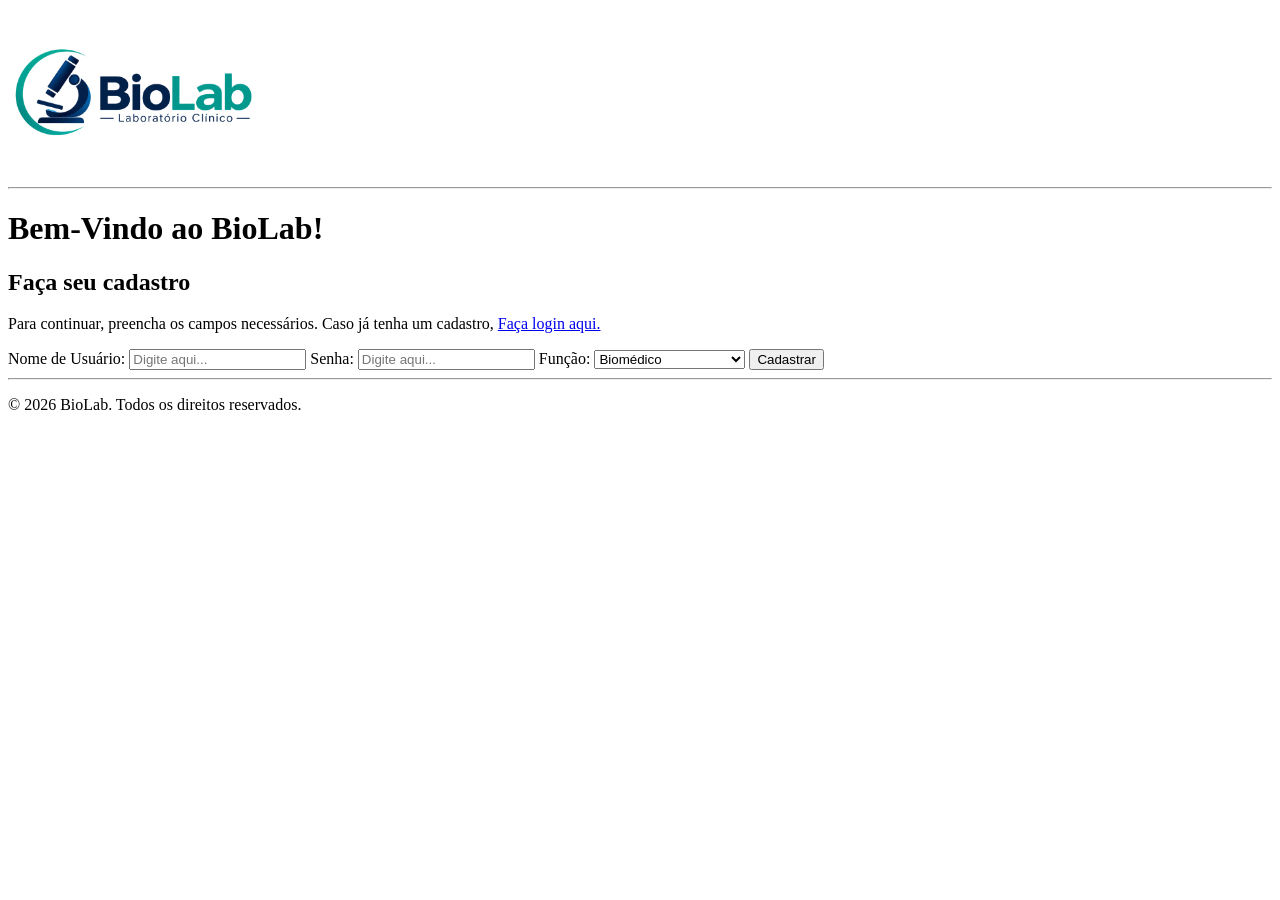
==== html/cadastro.html @ 5fb829a2 "first commit" ====
<!DOCTYPE html>
<html lang="pt-br">
<head>
    <meta charset="UTF-8">
    <meta name="viewport" content="width=device-width, initial-scale=1.0">
    <title>Cadastro</title>
    <link rel="shortcut icon" href="../img/biolab_favicon.ico" type="image/x-icon">
</head>
<body>
    <header>
        <img src="../img/Logo-biolab.png" alt="BioLab Logo" width="250">
        <hr>
    </header>
    <main>
        <h1>Bem-Vindo ao BioLab!</h1>
        <h2>Faça seu cadastro</h2>
        <p>Para continuar, preencha os campos necessários. Caso já tenha um cadastro, <a href="../html/login.html">Faça login aqui.</a></p>
    <form action="" method="post">
            <label for="user">Nome de Usuário:</label>
            <input type="text" name="user" id="user" placeholder="Digite aqui..." required>
            <label for="user">Senha:</label>
            <input type="text" name="password" id="password" placeholder="Digite aqui..." required>
            <label for="position">Função:</label>
            <select name="cargos" id="cargos">
                <option value="Biomedico">Biomédico</option>
                <option value="Qualidade">Gestor de Qualidade</option>
                <option value="Coordenador">Coordenador Técnico</option>
            </select>
            <input type="submit" value="Cadastrar">
        </form>
    </main>
    <footer>
        <hr>
        <p>&copy; 2026 BioLab. Todos os direitos reservados.</p>   
    </footer>
</body>
</html>
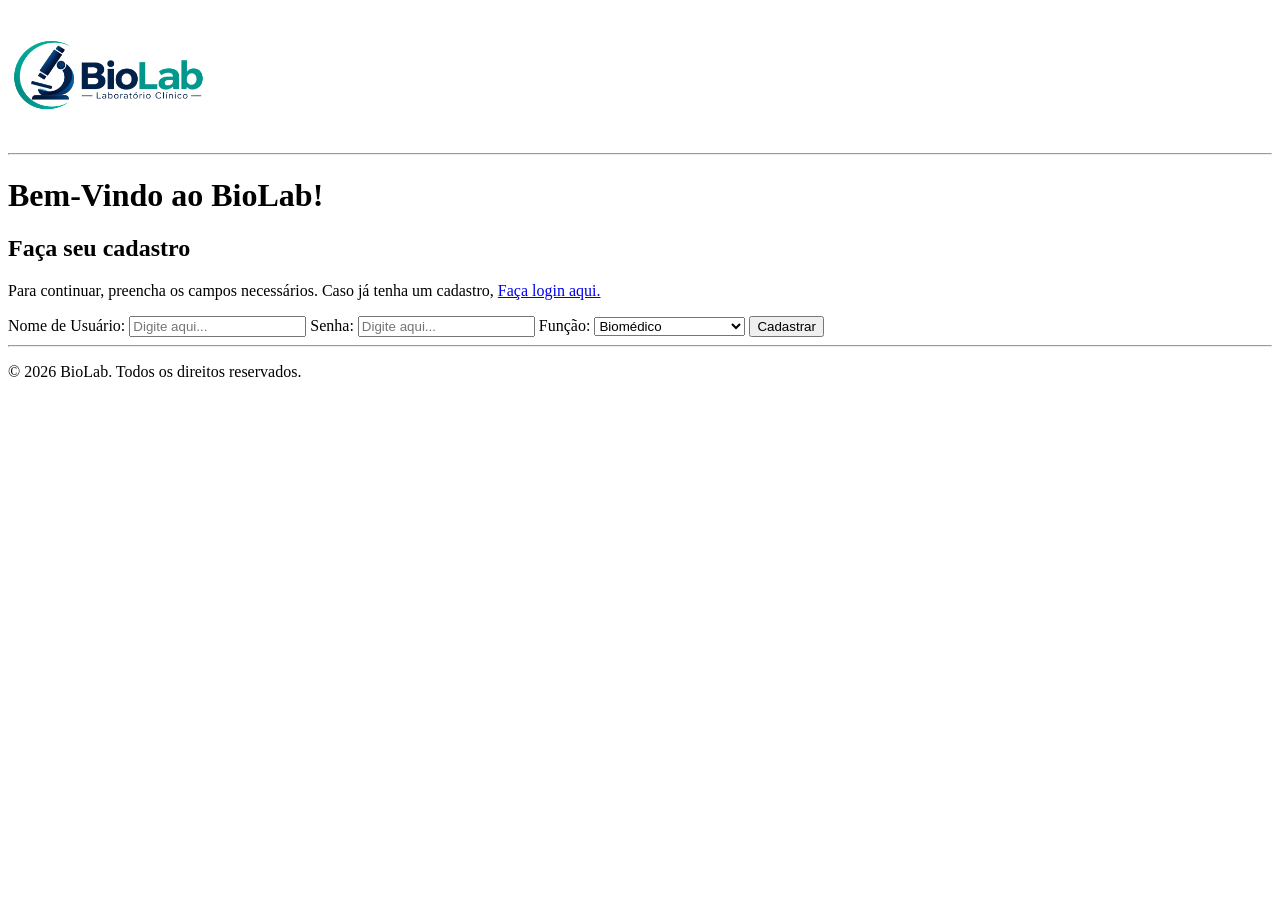
==== commit 77d728f4: "index e registrar corridas fazendo html" ====
--- a/html/cadastro.html
+++ b/html/cadastro.html
@@ -8,7 +8,7 @@
 </head>
 <body>
     <header>
-        <img src="../img/Logo-biolab.png" alt="BioLab Logo" width="250">
+        <img src="../img/Logo-biolab.png" alt="BioLab Logo" width="200">
         <hr>
     </header>
     <main>
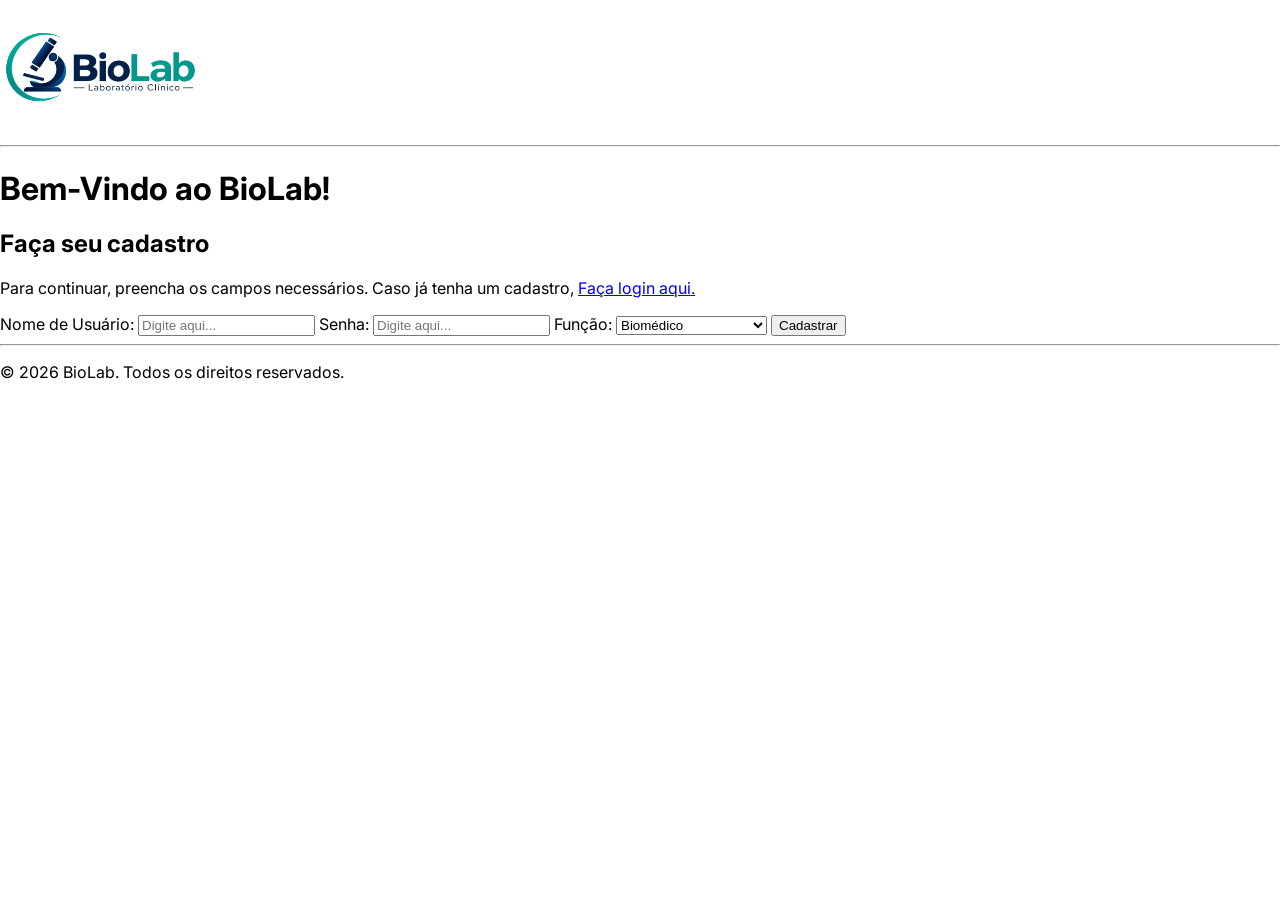
==== commit 39c039af: "Telas quase prontas, e fontes importadas" ====
--- a/html/cadastro.html
+++ b/html/cadastro.html
@@ -5,6 +5,10 @@
     <meta name="viewport" content="width=device-width, initial-scale=1.0">
     <title>Cadastro</title>
     <link rel="shortcut icon" href="../img/biolab_favicon.ico" type="image/x-icon">
+    <link rel="preconnect" href="https://fonts.googleapis.com">
+    <link rel="preconnect" href="https://fonts.gstatic.com" crossorigin>
+    <link href="https://fonts.googleapis.com/css2?family=Google+Sans:ital,opsz,wght@0,17..18,400..700;1,17..18,400..700&family=Inter:ital,opsz,wght@0,14..32,100..900;1,14..32,100..900&display=swap" rel="stylesheet">
+    <link rel="stylesheet" href="../css/style.css">
 </head>
 <body>
     <header>
--- a/css/style.css
+++ b/css/style.css
@@ -0,0 +1,5 @@
+body{
+    font-family: "Google Sans", "Inter", sans-serif;
+    margin: 0;
+    padding: 0;
+}
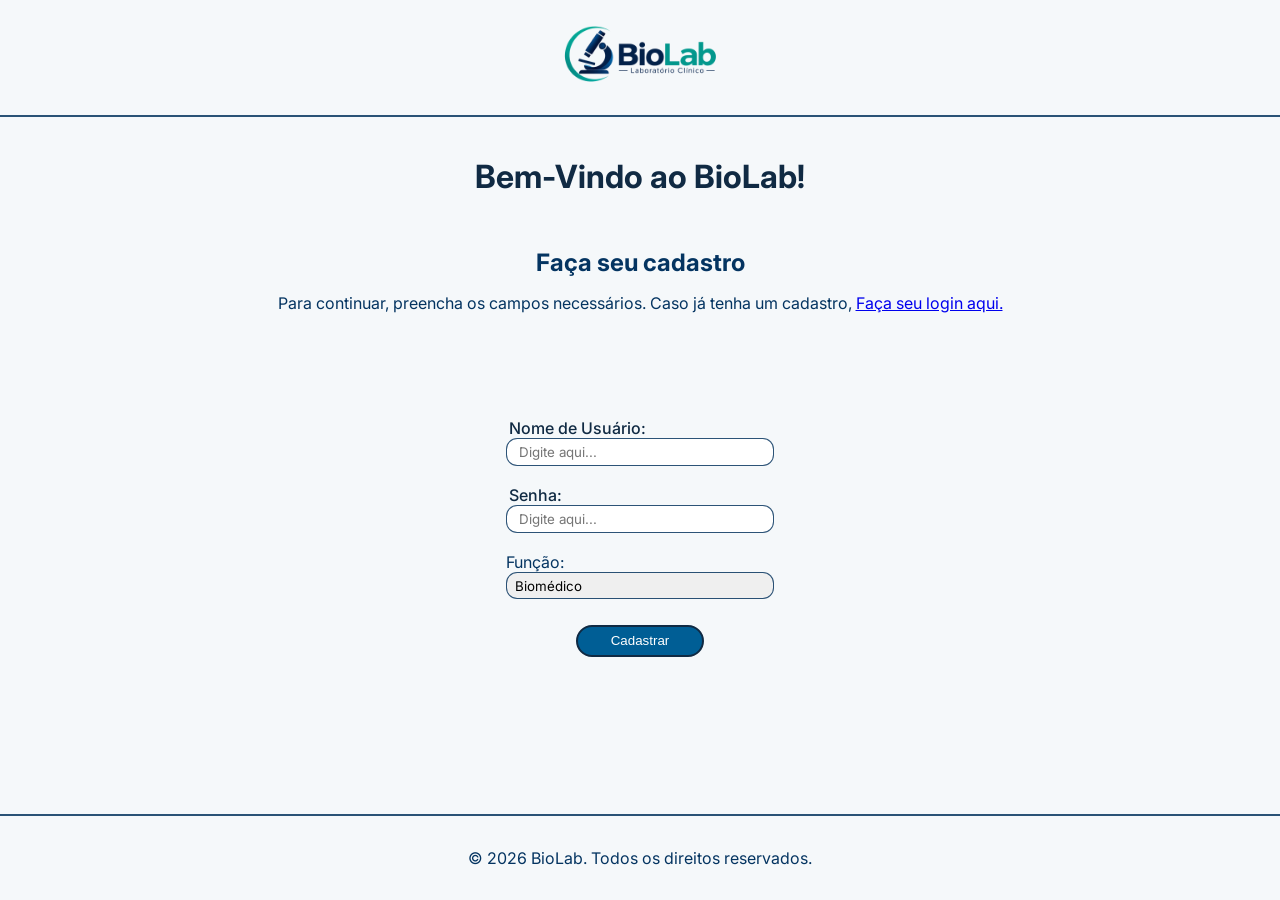
==== commit d47f771e: "css adicionado nas telas de cadastro e login" ====
--- a/html/cadastro.html
+++ b/html/cadastro.html
@@ -9,28 +9,29 @@
     <link rel="preconnect" href="https://fonts.gstatic.com" crossorigin>
     <link href="https://fonts.googleapis.com/css2?family=Google+Sans:ital,opsz,wght@0,17..18,400..700;1,17..18,400..700&family=Inter:ital,opsz,wght@0,14..32,100..900;1,14..32,100..900&display=swap" rel="stylesheet">
     <link rel="stylesheet" href="../css/style.css">
+    <link rel="stylesheet" href="../css/cadastro.css">
 </head>
 <body>
     <header>
-        <img src="../img/Logo-biolab.png" alt="BioLab Logo" width="200">
+        <img src="../img/Logo-biolab.png" alt="BioLab Logo">
         <hr>
     </header>
     <main>
         <h1>Bem-Vindo ao BioLab!</h1>
         <h2>Faça seu cadastro</h2>
-        <p>Para continuar, preencha os campos necessários. Caso já tenha um cadastro, <a href="../html/login.html">Faça login aqui.</a></p>
+        <p>Para continuar, preencha os campos necessários. Caso já tenha um cadastro, <a href="../html/login.html">Faça seu login aqui.</a></p>
     <form action="" method="post">
-            <label for="user">Nome de Usuário:</label>
-            <input type="text" name="user" id="user" placeholder="Digite aqui..." required>
-            <label for="user">Senha:</label>
-            <input type="text" name="password" id="password" placeholder="Digite aqui..." required>
-            <label for="position">Função:</label>
+            <div><label class="label-text" for="user">Nome de Usuário:</label> <br>
+            <input class="input-text" type="text" name="user" id="user" placeholder=" Digite aqui..." required></div>
+            <div><label class="label-text" for="user">Senha:</label> <br>
+            <input class="input-text" type="text" name="password" id="password" placeholder=" Digite aqui..." required></div>
+            <div><label class="label-cad" for="cargos">Função:</label> <br>
             <select name="cargos" id="cargos">
                 <option value="Biomedico">Biomédico</option>
                 <option value="Qualidade">Gestor de Qualidade</option>
                 <option value="Coordenador">Coordenador Técnico</option>
-            </select>
-            <input type="submit" value="Cadastrar">
+            </select></div>
+            <input class="enviar" type="submit" value="Cadastrar">
         </form>
     </main>
     <footer>
--- a/css/style.css
+++ b/css/style.css
@@ -1,5 +1,107 @@
 body{
+    min-height: 100vh;
+    display: flex;
+    flex-direction: column;
     font-family: "Google Sans", "Inter", sans-serif;
     margin: 0;
     padding: 0;
+    background-color: #F5F8FA;
+    color: #043461;
+}
+
+main{
+    margin: 0 4rem;
+    flex: 1;
+}
+
+h1{
+    color: #102A43;
+}
+
+hr{
+    border: 0.1rem solid #07355fd8 ;
+}
+
+
+
+footer > p{
+    padding: 1rem;
+    text-align: center;
+}
+
+form{
+    width: 18rem;
+    margin-top: 3rem;
+    display: flex;
+    flex-direction: column;
+    padding: 2rem;
+}
+
+form > div{
+    margin: 0.6rem;
+}
+
+.label-text{
+    margin-left: 0.2rem;
+    font-weight: 500;
+    font-size: 1rem;
+    color: #102A43;
+}
+
+.input-text{
+    box-sizing: border-box;
+    width: 100%;
+    padding: 0.3rem 0rem 0.3rem 0.5rem;
+    font-family: "Google Sans", "Inter", sans-serif;
+    border: 0.1rem solid #07355fd8;
+    border-radius: 0.7rem;
+}
+
+.input-text:focus{
+    outline: none;
+    border: 0.1rem solid #07355fd8;
+    box-shadow: 0 0 5px rgba(6, 31, 104, 0.616);
+}
+
+.input-text:hover{
+    outline: none;
+    border-color: #395bb9;
+}
+
+select{
+    cursor: pointer;
+    appearance: none;
+    width: 100%;
+    padding: 0.3rem 2rem 0.3rem 0.5rem;
+    font-family: "Google Sans", "Inter", sans-serif;
+    border: 0.1rem solid #07355fd8;
+    border-radius: 0.7rem;
+}
+
+option{
+    background-color: white;
+    font-family: "Google Sans", "Inter", sans-serif;
+    font-weight: 500;
+}
+
+option:checked{
+    background-color: #07355fd8;
+    color: white;
+}
+
+.enviar{
+    display: block;
+    margin: 1rem auto 0 auto;
+    width: 8rem;
+    padding: 0.4rem;
+    background-color: #005e95;
+    color: white;
+    border: 2px solid #102A43;
+    border-radius: 1rem;
+    transition: ease 0.7s;
+}
+
+.enviar:hover{
+    cursor: pointer;
+    transform: scale(1.09);
 }
--- a/css/cadastro.css
+++ b/css/cadastro.css
@@ -0,0 +1,21 @@
+header > img{
+    display: block;
+    margin: 0 auto;
+    width: 10rem;
+}
+
+main{
+    display: flex;
+    flex-direction: column;
+    align-items: center;
+}
+
+h1{
+    margin:  2rem 0;
+}
+
+h2{
+    margin-bottom: 0;
+}
+
+
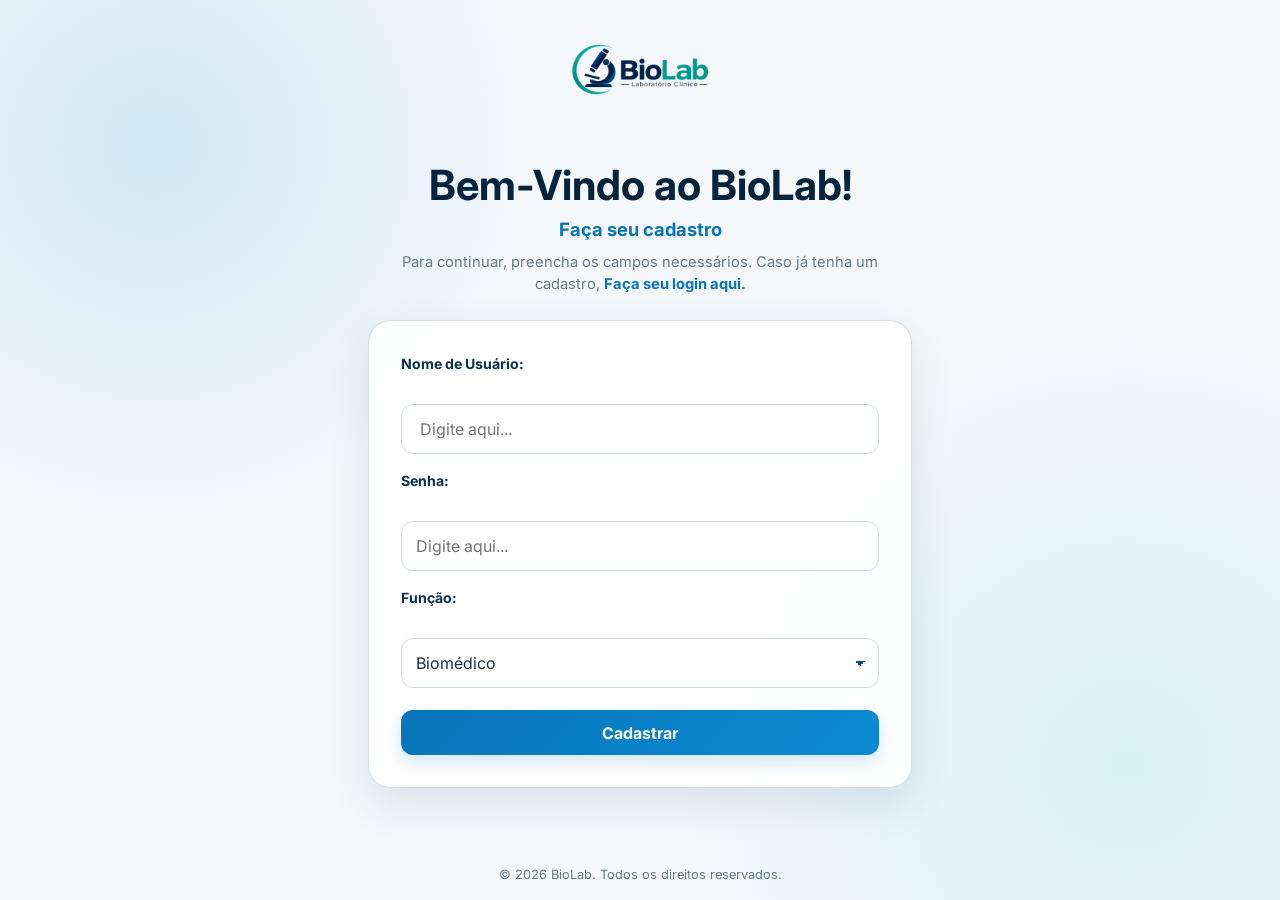
==== commit 99362f59: "style: moderniza e responsiviza as telas" ====
--- a/html/cadastro.html
+++ b/html/cadastro.html
@@ -11,7 +11,7 @@
     <link rel="stylesheet" href="../css/style.css">
     <link rel="stylesheet" href="../css/cadastro.css">
 </head>
-<body>
+<body class="auth-page">
     <header>
         <img src="../img/Logo-biolab.png" alt="BioLab Logo">
         <hr>
@@ -24,7 +24,7 @@
             <div><label class="label-text" for="user">Nome de Usuário:</label> <br>
             <input class="input-text" type="text" name="user" id="user" placeholder=" Digite aqui..." required></div>
             <div><label class="label-text" for="user">Senha:</label> <br>
-            <input class="input-text" type="text" name="password" id="password" placeholder=" Digite aqui..." required></div>
+            <input class="input-text" type="password" name="password" id="password" placeholder="Digite aqui..." required></div>
             <div><label class="label-cad" for="cargos">Função:</label> <br>
             <select name="cargos" id="cargos">
                 <option value="Biomedico">Biomédico</option>
@@ -39,4 +39,4 @@
         <p>&copy; 2026 BioLab. Todos os direitos reservados.</p>   
     </footer>
 </body>
-</html>+</html>
--- a/css/style.css
+++ b/css/style.css
@@ -1,107 +1,371 @@
-body{
+:root {
+    --navy-950: #08243d;
+    --navy-900: #0b3154;
+    --navy-800: #10466f;
+    --blue-700: #0874b9;
+    --blue-600: #0b8bd3;
+    --blue-100: #e8f5fc;
+    --surface: #fff;
+    --surface-soft: #f4f8fb;
+    --border: #dbe7ef;
+    --text: #183247;
+    --muted: #647b8d;
+    --success: #16845b;
+    --warning: #cc7a16;
+    --danger: #c84545;
+    --shadow-sm: 0 8px 24px rgba(17, 52, 78, .07);
+    --shadow-md: 0 16px 42px rgba(17, 52, 78, .11);
+    --radius-sm: .7rem;
+    --radius-md: 1rem;
+    --radius-lg: 1.35rem;
+    --sidebar-width: 16rem;
+}
+
+* { box-sizing: border-box; }
+html { scroll-behavior: smooth; }
+body {
     min-height: 100vh;
-    display: flex;
-    flex-direction: column;
-    font-family: "Google Sans", "Inter", sans-serif;
     margin: 0;
-    padding: 0;
-    background-color: #F5F8FA;
-    color: #043461;
-}
-
-main{
-    margin: 0 4rem;
-    flex: 1;
-}
-
-h1{
-    color: #102A43;
-}
-
-hr{
-    border: 0.1rem solid #07355fd8 ;
-}
-
-
-
-footer > p{
+    color: var(--text);
+    background: var(--surface-soft);
+    font-family: "Google Sans", "Inter", system-ui, sans-serif;
+    line-height: 1.5;
+}
+img { max-width: 100%; }
+a { color: var(--blue-700); text-decoration: none; }
+a:hover { color: var(--navy-900); }
+h1, h2, h3, p { margin-top: 0; }
+button, input, select { font: inherit; }
+
+/* Estrutura principal */
+.app-shell {
+    display: grid;
+    grid-template-columns: var(--sidebar-width) minmax(0, 1fr);
+    grid-template-rows: auto 1fr auto;
+    min-height: 100vh;
+}
+.app-shell > aside {
+    position: sticky;
+    top: 0;
+    z-index: 20;
+    grid-column: 1;
+    grid-row: 1 / 4;
+    height: 100vh;
+    padding: 2rem 1.25rem;
+    overflow-y: auto;
+    color: #fff;
+    background: radial-gradient(circle at 15% 8%, rgba(25, 159, 211, .24), transparent 26%), linear-gradient(180deg, var(--navy-900), var(--navy-950));
+    box-shadow: 10px 0 35px rgba(7, 35, 59, .08);
+}
+.app-shell > aside > a { display: flex; justify-content: center; padding: .4rem .7rem 2rem; }
+.app-shell > aside > a img { width: 8.25rem; height: auto; filter: brightness(0) invert(1); }
+.app-shell nav ul { display: grid; gap: .45rem; margin: 0; padding: 0; list-style: none; }
+.app-shell nav a {
+    position: relative;
+    display: block;
+    padding: .8rem 1rem;
+    overflow: hidden;
+    color: rgba(255, 255, 255, .76);
+    border: 1px solid transparent;
+    border-radius: .85rem;
+    font-size: .95rem;
+    font-weight: 600;
+    transition: 180ms ease;
+}
+.app-shell nav a::before {
+    position: absolute;
+    top: 50%;
+    left: .5rem;
+    width: .25rem;
+    height: 0;
+    content: "";
+    background: #62d7e3;
+    border-radius: 99px;
+    transform: translateY(-50%);
+    transition: 180ms ease;
+}
+.app-shell nav a:hover, .app-shell nav a[aria-current="page"] {
+    padding-left: 1.25rem;
+    color: #fff;
+    background: rgba(255, 255, 255, .1);
+    border-color: rgba(255, 255, 255, .08);
+}
+.app-shell nav a:hover::before, .app-shell nav a[aria-current="page"]::before { height: 1.4rem; }
+.app-shell nav li { list-style: none; }
+.app-shell > header {
+    grid-column: 2;
+    display: flex;
+    align-items: center;
+    justify-content: space-between;
+    min-width: 0;
+    padding: 1.45rem clamp(1.25rem, 4vw, 3.5rem);
+    background: rgba(255, 255, 255, .92);
+    border-bottom: 1px solid var(--border);
+    backdrop-filter: blur(14px);
+}
+.app-shell > header > div:first-child p {
+    margin-bottom: .1rem;
+    color: var(--blue-700);
+    font-size: .75rem;
+    font-weight: 800;
+    letter-spacing: .11em;
+    text-transform: uppercase;
+}
+.app-shell > header h1 { margin-bottom: 0; color: var(--navy-950); font-size: clamp(1.35rem, 2.6vw, 2rem); line-height: 1.2; }
+.app-shell > header > div:nth-child(2) {
+    display: flex;
+    align-items: center;
+    gap: .75rem;
+    color: var(--muted);
+    font-size: .9rem;
+    font-weight: 600;
+    white-space: nowrap;
+}
+.app-shell > header > div:nth-child(2) img {
+    width: 2.35rem;
+    height: 2.35rem;
+    padding: .65rem;
+    background: var(--blue-100);
+    border-radius: 50%;
+    transition: 180ms ease;
+}
+.app-shell > header > div:nth-child(2) img:hover { background: #d8edf8; transform: translateY(-1px); }
+.app-shell > header hr, .app-shell > footer hr { display: none; }
+.app-shell > main {
+    grid-column: 2;
+    width: min(100%, 92rem);
+    padding: clamp(1.5rem, 4vw, 3rem) clamp(1.25rem, 4vw, 3.5rem);
+}
+.app-shell > footer {
+    grid-column: 2;
+    padding: 1rem clamp(1.25rem, 4vw, 3.5rem);
+    color: var(--muted);
+    background: var(--surface);
+    border-top: 1px solid var(--border);
+    font-size: .82rem;
+    text-align: center;
+}
+.app-shell > footer p { margin: 0; }
+
+/* Introduções e cartões */
+.page-intro { margin-bottom: 1.5rem; }
+.page-intro > p:first-child, .page-register > main > p:first-child {
+    margin-bottom: .25rem;
+    color: var(--blue-700);
+    font-size: .76rem;
+    font-weight: 800;
+    letter-spacing: .12em;
+    text-transform: uppercase;
+}
+.page-intro h2, .page-register > main > h2 { margin-bottom: .35rem; color: var(--navy-950); font-size: clamp(1.45rem, 3vw, 2rem); }
+.page-intro > p:last-child, .page-register > main > h2 + p { margin-bottom: 0; color: var(--muted); }
+.app-shell main section, .app-shell main article {
+    background: var(--surface);
+    border: 1px solid var(--border);
+    border-radius: var(--radius-lg);
+    box-shadow: var(--shadow-sm);
+}
+
+/* Dashboard */
+.page-dashboard main { display: grid; gap: 1.25rem; }
+.page-dashboard main > section:first-child {
+    display: grid;
+    grid-template-columns: repeat(4, minmax(0, 1fr));
+    gap: 1rem;
+    background: transparent;
+    border: 0;
+    box-shadow: none;
+}
+.page-dashboard main > section:first-child article {
+    position: relative;
+    display: flex;
+    align-items: center;
+    min-height: 8.5rem;
+    padding: 1.25rem;
+    overflow: hidden;
+}
+.page-dashboard main > section:first-child article::after {
+    position: absolute;
+    right: -1.2rem;
+    bottom: -1.6rem;
+    width: 5.5rem;
+    height: 5.5rem;
+    content: "";
+    background: var(--blue-100);
+    border-radius: 50%;
+}
+.page-dashboard main > section:first-child article > div:first-child { display: none; }
+.page-dashboard main > section:first-child article > div:last-child { position: relative; z-index: 1; color: var(--navy-950); font-size: 2rem; font-weight: 800; }
+.page-dashboard main > section:first-child article p { margin-bottom: .35rem; color: var(--muted); font-size: .7rem; font-weight: 800; letter-spacing: .08em; }
+.page-dashboard main > section:nth-child(2) {
+    min-height: 18rem;
+    padding: 1.5rem;
+    background: linear-gradient(to top, rgba(8, 116, 185, .07) 1px, transparent 1px) 0 3.5rem / 100% 3.5rem, var(--surface);
+}
+.page-dashboard main > section:nth-child(2) h2 { color: var(--navy-950); font-size: 1.1rem; }
+.page-dashboard main > section:nth-child(3), .page-dashboard main > section:nth-child(4) { padding: 1.5rem; }
+.page-dashboard main > section:nth-child(3) > div:first-child, .page-dashboard main > section:nth-child(4) > div:first-child {
+    display: flex;
+    align-items: center;
+    justify-content: space-between;
+    gap: 1rem;
+}
+.page-dashboard main section h2 { margin-bottom: .2rem; color: var(--navy-950); font-size: 1.15rem; }
+.page-dashboard main section h2 + p { margin-bottom: 0; color: var(--muted); font-size: .9rem; }
+.page-dashboard main > section:nth-child(3) ul { margin: 1.25rem 0 0; padding: 0; list-style: none; }
+.page-dashboard main > section:nth-child(3) li {
+    display: flex;
+    align-items: center;
+    gap: .85rem;
     padding: 1rem;
+    background: var(--surface-soft);
+    border: 1px solid var(--border);
+    border-radius: var(--radius-sm);
+}
+.page-dashboard main > section:nth-child(3) li > div:first-child {
+    width: .7rem;
+    height: .7rem;
+    flex: 0 0 auto;
+    background: var(--warning);
+    border-radius: 50%;
+    box-shadow: 0 0 0 5px rgba(204, 122, 22, .12);
+}
+.page-dashboard main > section:nth-child(3) li img { display: none; }
+.page-dashboard main > section:nth-child(3) li p { margin: 0; }
+.page-dashboard main > section:nth-child(3) li p:last-child { color: var(--muted); font-size: .85rem; }
+
+/* Tabelas */
+.table-wrap { width: 100%; overflow-x: auto; border-radius: var(--radius-md); }
+table { width: 100%; min-width: 42rem; border-collapse: collapse; color: var(--text); }
+th, td { padding: 1rem; border-bottom: 1px solid var(--border); text-align: left; white-space: nowrap; }
+th { color: var(--muted); background: #f6fafc; font-size: .72rem; font-weight: 800; letter-spacing: .06em; text-transform: uppercase; }
+td { font-size: .9rem; }
+tbody tr { transition: background 150ms ease; }
+tbody tr:hover { background: #f8fbfd; }
+tbody tr:last-child td { border-bottom: 0; }
+.page-dashboard main > section:nth-child(4) table { margin-top: 1.25rem; }
+.status { display: inline-flex; align-items: center; gap: .4rem; padding: .3rem .65rem; border-radius: 99px; font-size: .74rem; font-weight: 800; text-transform: uppercase; }
+.status::before { width: .42rem; height: .42rem; content: ""; background: currentColor; border-radius: 50%; }
+.status--success { color: var(--success); background: #e6f7f0; }
+.status--danger { color: var(--danger); background: #fff0f0; }
+
+/* Botões e formulários */
+.button, .enviar, input[type="button"], button, .page-equipment article a {
+    display: inline-flex;
+    align-items: center;
+    justify-content: center;
+    min-height: 2.7rem;
+    padding: .65rem 1.1rem;
+    color: #fff;
+    background: linear-gradient(135deg, var(--blue-700), var(--blue-600));
+    border: 0;
+    border-radius: .75rem;
+    box-shadow: 0 7px 18px rgba(8, 116, 185, .18);
+    font-weight: 700;
+    cursor: pointer;
+    transition: 180ms ease;
+}
+.button:hover, .enviar:hover, input[type="button"]:hover, button:hover, .page-equipment article a:hover {
+    color: #fff;
+    transform: translateY(-2px);
+    box-shadow: 0 10px 24px rgba(8, 116, 185, .26);
+}
+label { display: block; margin-bottom: .4rem; color: var(--navy-900); font-size: .88rem; font-weight: 700; }
+input[type="text"], input[type="password"], input[type="email"], select {
+    width: 100%;
+    min-height: 3rem;
+    padding: .72rem .85rem;
+    color: var(--text);
+    background: #fff;
+    border: 1px solid #cddde7;
+    border-radius: .75rem;
+    outline: none;
+    transition: 160ms ease;
+}
+select {
+    appearance: none;
+    padding-right: 2.5rem;
+    background-image: linear-gradient(45deg, transparent 50%, var(--navy-800) 50%), linear-gradient(135deg, var(--navy-800) 50%, transparent 50%);
+    background-position: calc(100% - 18px) 50%, calc(100% - 13px) 50%;
+    background-size: 5px 5px, 5px 5px;
+    background-repeat: no-repeat;
+    cursor: pointer;
+}
+input:focus, select:focus { border-color: var(--blue-600); box-shadow: 0 0 0 4px rgba(11, 139, 211, .12); }
+input:disabled { color: #8ba0ae; background: #edf3f6; cursor: not-allowed; }
+
+/* Registrar corrida */
+.page-register > main > h2 + p { margin-bottom: 1.5rem; }
+.page-register main > section { padding: clamp(1.25rem, 3vw, 2rem); }
+.page-register main > section > h3, .page-register form > h3 { margin-bottom: 1.15rem; color: var(--navy-950); font-size: 1.05rem; }
+.page-register form > div { display: grid; grid-template-columns: repeat(2, minmax(0, 1fr)); gap: 1rem; margin-bottom: 1rem; }
+.page-register form hr { height: 1px; margin: 1.75rem 0; background: var(--border); border: 0; }
+.page-register .form-actions { display: flex; justify-content: flex-end; margin: 1.5rem 0 0; }
+
+/* Histórico */
+.page-history main > section { padding: 0; overflow: hidden; }
+
+/* Equipamentos */
+.page-equipment main > article { display: flex; align-items: center; justify-content: space-between; gap: 1.5rem; padding: 1.5rem; }
+.page-equipment main > article > div:first-child > p:first-child {
+    display: inline-block;
+    margin-bottom: .55rem;
+    padding: .25rem .65rem;
+    color: var(--success);
+    background: #e6f7f0;
+    border-radius: 99px;
+    font-size: .7rem;
+    font-weight: 800;
+}
+.page-equipment main > article h3 { margin-bottom: .2rem; color: var(--navy-950); }
+.page-equipment main > article h3 + p { margin-bottom: 0; color: var(--muted); }
+.page-equipment main > article form { margin: 0; }
+
+/* Irregularidades */
+.page-irregularities main > section { position: relative; min-height: 13rem; padding: 2rem; }
+.page-irregularities main > section:empty::before {
+    position: absolute;
+    inset: 1.5rem;
+    display: grid;
+    place-items: center;
+    content: "Nenhuma irregularidade cadastrada no momento.";
+    color: var(--muted);
+    background: var(--surface-soft);
+    border: 1px dashed #bfd1dc;
+    border-radius: var(--radius-md);
     text-align: center;
 }
 
-form{
-    width: 18rem;
-    margin-top: 3rem;
-    display: flex;
-    flex-direction: column;
-    padding: 2rem;
-}
-
-form > div{
-    margin: 0.6rem;
-}
-
-.label-text{
-    margin-left: 0.2rem;
-    font-weight: 500;
-    font-size: 1rem;
-    color: #102A43;
-}
-
-.input-text{
-    box-sizing: border-box;
-    width: 100%;
-    padding: 0.3rem 0rem 0.3rem 0.5rem;
-    font-family: "Google Sans", "Inter", sans-serif;
-    border: 0.1rem solid #07355fd8;
-    border-radius: 0.7rem;
-}
-
-.input-text:focus{
-    outline: none;
-    border: 0.1rem solid #07355fd8;
-    box-shadow: 0 0 5px rgba(6, 31, 104, 0.616);
-}
-
-.input-text:hover{
-    outline: none;
-    border-color: #395bb9;
-}
-
-select{
-    cursor: pointer;
-    appearance: none;
-    width: 100%;
-    padding: 0.3rem 2rem 0.3rem 0.5rem;
-    font-family: "Google Sans", "Inter", sans-serif;
-    border: 0.1rem solid #07355fd8;
-    border-radius: 0.7rem;
-}
-
-option{
-    background-color: white;
-    font-family: "Google Sans", "Inter", sans-serif;
-    font-weight: 500;
-}
-
-option:checked{
-    background-color: #07355fd8;
-    color: white;
-}
-
-.enviar{
-    display: block;
-    margin: 1rem auto 0 auto;
-    width: 8rem;
-    padding: 0.4rem;
-    background-color: #005e95;
-    color: white;
-    border: 2px solid #102A43;
-    border-radius: 1rem;
-    transition: ease 0.7s;
-}
-
-.enviar:hover{
-    cursor: pointer;
-    transform: scale(1.09);
-}+@media (max-width: 1100px) {
+    :root { --sidebar-width: 13.5rem; }
+    .page-dashboard main > section:first-child { grid-template-columns: repeat(2, minmax(0, 1fr)); }
+}
+
+@media (max-width: 780px) {
+    .app-shell { display: flex; flex-direction: column; }
+    .app-shell > aside { position: static; order: -2; width: 100%; height: auto; padding: .85rem 1rem; overflow: visible; }
+    .app-shell > aside > a { padding: 0 0 .7rem; }
+    .app-shell > aside > a img { width: 6.2rem; }
+    .app-shell nav ul { display: flex; gap: .45rem; padding-bottom: .2rem; overflow-x: auto; scrollbar-width: thin; }
+    .app-shell nav a, .app-shell nav a:hover, .app-shell nav a[aria-current="page"] { padding: .65rem .85rem; white-space: nowrap; }
+    .app-shell nav a::before { display: none; }
+    .app-shell > header { order: -1; padding: 1rem 1.25rem; }
+    .app-shell > header > div:nth-child(2) { font-size: 0; }
+    .app-shell > main, .app-shell > footer { width: 100%; }
+}
+
+@media (max-width: 600px) {
+    .app-shell > main { padding: 1.25rem 1rem 2rem; }
+    .page-dashboard main > section:first-child { grid-template-columns: 1fr; }
+    .page-dashboard main > section:first-child article { min-height: 7rem; }
+    .page-dashboard main > section:nth-child(3) > div:first-child,
+    .page-dashboard main > section:nth-child(4) > div:first-child,
+    .page-equipment main > article { align-items: flex-start; flex-direction: column; }
+    .page-register form > div { grid-template-columns: 1fr; }
+    .page-register .form-actions, .page-register .form-actions button, .page-equipment main > article form, .page-equipment main > article a { width: 100%; }
+    th, td { padding: .85rem; }
+}
+
+@media (prefers-reduced-motion: reduce) {
+    *, *::before, *::after { scroll-behavior: auto !important; transition-duration: .01ms !important; }
+}
--- a/css/cadastro.css
+++ b/css/cadastro.css
@@ -1,21 +1,45 @@
-header > img{
-    display: block;
-    margin: 0 auto;
-    width: 10rem;
-}
-
-main{
+.auth-page {
     display: flex;
     flex-direction: column;
+    min-height: 100vh;
+    background: radial-gradient(circle at 12% 16%, rgba(11, 139, 211, .15), transparent 24rem), radial-gradient(circle at 88% 85%, rgba(52, 193, 202, .14), transparent 28rem), #f4f8fb;
+}
+.auth-page > header { padding: 1.3rem clamp(1rem, 4vw, 3rem) 0; }
+.auth-page > header img { display: block; width: 9rem; margin: 0 auto; }
+.auth-page > header hr, .auth-page > footer hr { display: none; }
+.auth-page > main {
+    display: flex;
+    flex: 1;
+    flex-direction: column;
     align-items: center;
+    justify-content: center;
+    width: min(100% - 2rem, 34rem);
+    margin: 0 auto;
+    padding: 2rem 0 3rem;
+    text-align: center;
 }
+.auth-page h1 { margin-bottom: .4rem; color: var(--navy-950); font-size: clamp(1.85rem, 5vw, 2.6rem); line-height: 1.15; }
+.auth-page h2 { margin-bottom: .5rem; color: var(--blue-700); font-size: 1.15rem; }
+.auth-page main > p { max-width: 31rem; margin-bottom: 1.5rem; color: var(--muted); font-size: .92rem; }
+.auth-page main > p a { font-weight: 700; }
+.auth-page form {
+    width: 100%;
+    padding: clamp(1.25rem, 4vw, 2rem);
+    background: rgba(255, 255, 255, .94);
+    border: 1px solid rgba(205, 221, 231, .9);
+    border-radius: 1.4rem;
+    box-shadow: var(--shadow-md);
+    text-align: left;
+}
+.auth-page form > div { margin-bottom: 1rem; }
+.auth-page .label-text, .auth-page .label-cad { margin: 0 0 .4rem; color: var(--navy-900); font-size: .88rem; font-weight: 700; }
+.auth-page .input-text, .auth-page select { min-height: 3.1rem; }
+.auth-page .enviar { width: 100%; margin-top: .4rem; }
+.auth-page > footer { padding: 1rem; color: var(--muted); font-size: .8rem; text-align: center; }
+.auth-page > footer p { margin: 0; }
 
-h1{
-    margin:  2rem 0;
+@media (max-width: 480px) {
+    .auth-page > header img { width: 7.4rem; }
+    .auth-page > main { width: min(100% - 1.25rem, 34rem); padding-top: 1.35rem; }
+    .auth-page form { border-radius: 1rem; }
 }
-
-h2{
-    margin-bottom: 0;
-}
-
-
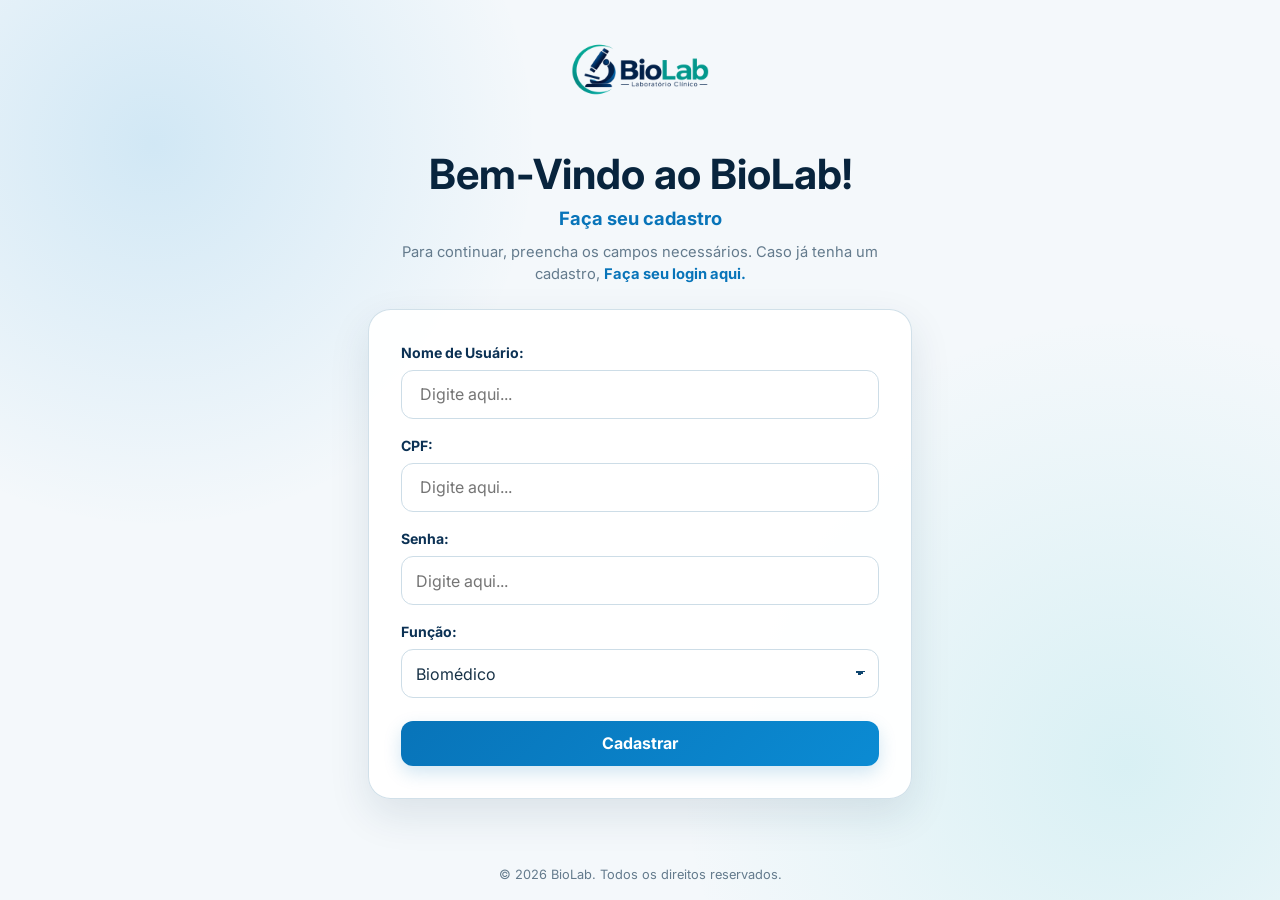
==== commit 3aec0acf: "tela de lotes adicionada" ====
--- a/html/cadastro.html
+++ b/html/cadastro.html
@@ -21,11 +21,13 @@
         <h2>Faça seu cadastro</h2>
         <p>Para continuar, preencha os campos necessários. Caso já tenha um cadastro, <a href="../html/login.html">Faça seu login aqui.</a></p>
     <form action="" method="post">
-            <div><label class="label-text" for="user">Nome de Usuário:</label> <br>
+            <div><label class="label-text" for="user">Nome de Usuário:</label>
             <input class="input-text" type="text" name="user" id="user" placeholder=" Digite aqui..." required></div>
-            <div><label class="label-text" for="user">Senha:</label> <br>
+            <div><label class="label-text" for="cpf">CPF:</label>
+            <input class="input-text" type="text" name="cpf" id="cpf" placeholder=" Digite aqui..." required></div>
+            <div><label class="label-text" for="user">Senha:</label>
             <input class="input-text" type="password" name="password" id="password" placeholder="Digite aqui..." required></div>
-            <div><label class="label-cad" for="cargos">Função:</label> <br>
+            <div><label class="label-cad" for="cargos">Função:</label>
             <select name="cargos" id="cargos">
                 <option value="Biomedico">Biomédico</option>
                 <option value="Qualidade">Gestor de Qualidade</option>
--- a/css/style.css
+++ b/css/style.css
@@ -236,7 +236,7 @@
 
 /* Tabelas */
 .table-wrap { width: 100%; overflow-x: auto; border-radius: var(--radius-md); }
-table { width: 100%; min-width: 42rem; border-collapse: collapse; color: var(--text); }
+table { width: 100%; border-collapse: collapse; color: var(--text); }
 th, td { padding: 1rem; border-bottom: 1px solid var(--border); text-align: left; white-space: nowrap; }
 th { color: var(--muted); background: #f6fafc; font-size: .72rem; font-weight: 800; letter-spacing: .06em; text-transform: uppercase; }
 td { font-size: .9rem; }
@@ -250,11 +250,11 @@
 .status--danger { color: var(--danger); background: #fff0f0; }
 
 /* Botões e formulários */
-.button, .enviar, input[type="button"], button, .page-equipment article a {
+.button, .enviar, input[type="submit"], input[type="button"], button, .page-equipment article a {
     display: inline-flex;
     align-items: center;
     justify-content: center;
-    min-height: 2.7rem;
+
     padding: .65rem 1.1rem;
     color: #fff;
     background: linear-gradient(135deg, var(--blue-700), var(--blue-600));
@@ -271,7 +271,7 @@
     box-shadow: 0 10px 24px rgba(8, 116, 185, .26);
 }
 label { display: block; margin-bottom: .4rem; color: var(--navy-900); font-size: .88rem; font-weight: 700; }
-input[type="text"], input[type="password"], input[type="email"], select {
+input[type="text"], input[type="date"], input[type="password"], input[type="email"], select {
     width: 100%;
     min-height: 3rem;
     padding: .72rem .85rem;
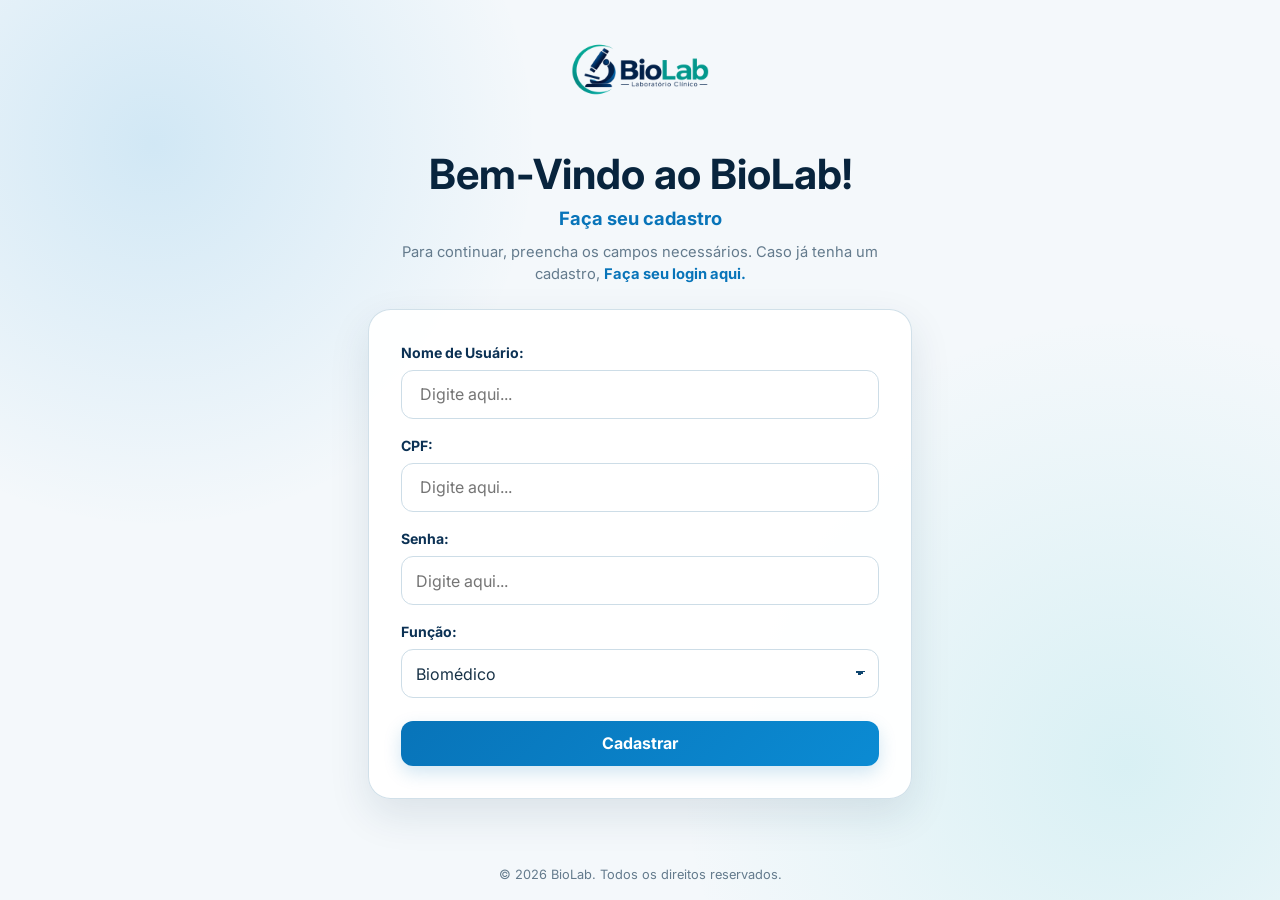
==== commit 8e67fc52: "feat: integra controle de qualidade, catalogos e banco MySQL" ====
--- a/html/cadastro.html
+++ b/html/cadastro.html
@@ -10,6 +10,7 @@
     <link href="https://fonts.googleapis.com/css2?family=Google+Sans:ital,opsz,wght@0,17..18,400..700;1,17..18,400..700&family=Inter:ital,opsz,wght@0,14..32,100..900;1,14..32,100..900&display=swap" rel="stylesheet">
     <link rel="stylesheet" href="../css/style.css">
     <link rel="stylesheet" href="../css/cadastro.css">
+    <script type="module" src="../javaScript/cadastro.js"></script>
 </head>
 <body class="auth-page">
     <header>
@@ -25,7 +26,7 @@
             <input class="input-text" type="text" name="user" id="user" placeholder=" Digite aqui..." required></div>
             <div><label class="label-text" for="cpf">CPF:</label>
             <input class="input-text" type="text" name="cpf" id="cpf" placeholder=" Digite aqui..." required></div>
-            <div><label class="label-text" for="user">Senha:</label>
+            <div><label class="label-text" for="password">Senha:</label>
             <input class="input-text" type="password" name="password" id="password" placeholder="Digite aqui..." required></div>
             <div><label class="label-cad" for="cargos">Função:</label>
             <select name="cargos" id="cargos">
@@ -38,7 +39,7 @@
     </main>
     <footer>
         <hr>
-        <p>&copy; 2026 BioLab. Todos os direitos reservados.</p>   
+        <p>&copy; 2026 BioLab. Todos os direitos reservados.</p>
     </footer>
 </body>
 </html>
--- a/css/style.css
+++ b/css/style.css
@@ -150,7 +150,7 @@
 /* Introduções e cartões */
 .page-intro { margin-bottom: 1.5rem; }
 .page-intro > p:first-child, .page-register > main > p:first-child {
-    margin-bottom: .25rem;
+    margin-bottom: 0.25rem;
     color: var(--blue-700);
     font-size: .76rem;
     font-weight: 800;
@@ -247,14 +247,14 @@
 .status { display: inline-flex; align-items: center; gap: .4rem; padding: .3rem .65rem; border-radius: 99px; font-size: .74rem; font-weight: 800; text-transform: uppercase; }
 .status::before { width: .42rem; height: .42rem; content: ""; background: currentColor; border-radius: 50%; }
 .status--success { color: var(--success); background: #e6f7f0; }
+.status--alert{ color: var(--warning); background: #fffde7;}
 .status--danger { color: var(--danger); background: #fff0f0; }
 
 /* Botões e formulários */
-.button, .enviar, input[type="submit"], input[type="button"], button, .page-equipment article a {
+.button, .enviar, input[type="submit"], input[type="file"]::file-selector-button, input[type="button"], button, .page-equipment article a {
     display: inline-flex;
     align-items: center;
     justify-content: center;
-
     padding: .65rem 1.1rem;
     color: #fff;
     background: linear-gradient(135deg, var(--blue-700), var(--blue-600));
@@ -265,13 +265,13 @@
     cursor: pointer;
     transition: 180ms ease;
 }
-.button:hover, .enviar:hover, input[type="button"]:hover, button:hover, .page-equipment article a:hover {
+.button:hover, .enviar:hover, input[type="submit"]:hover, input[type="button"]:hover, button:hover, .page-equipment article a:hover {
     color: #fff;
     transform: translateY(-2px);
     box-shadow: 0 10px 24px rgba(8, 116, 185, .26);
 }
 label { display: block; margin-bottom: .4rem; color: var(--navy-900); font-size: .88rem; font-weight: 700; }
-input[type="text"], input[type="date"], input[type="password"], input[type="email"], select {
+input[type="text"], textarea, input[type="date"], input[type="password"], input[type="email"], select {
     width: 100%;
     min-height: 3rem;
     padding: .72rem .85rem;
@@ -369,3 +369,46 @@
 @media (prefers-reduced-motion: reduce) {
     *, *::before, *::after { scroll-behavior: auto !important; transition-duration: .01ms !important; }
 }
+
+.intro-button{
+    display: flex;
+    flex-direction: row;
+    margin-bottom: 2rem;
+    justify-content: space-between
+}
+
+.intro-button > div:has(> button){
+    display: flex;
+    flex-direction: column;
+    justify-content: end;
+}
+
+.intro-button > .page-intro{
+    margin: 0;
+}
+
+.fundo-voltar{
+    z-index: 999;
+    position: fixed;
+    top: 0%;
+    left: 0%;
+    height: 100vh;
+    width: 100vw;
+    background-color: rgba(255, 255, 255, 0.2);
+}
+
+.titulo-voltar{
+    display: flex;
+    flex-direction: row;
+    justify-content: space-between;
+}
+
+.icon-fechar{
+    width: 2rem;
+    height: 2rem;
+    cursor: pointer;
+}
+
+.escondido{
+    display: none !important;
+}
